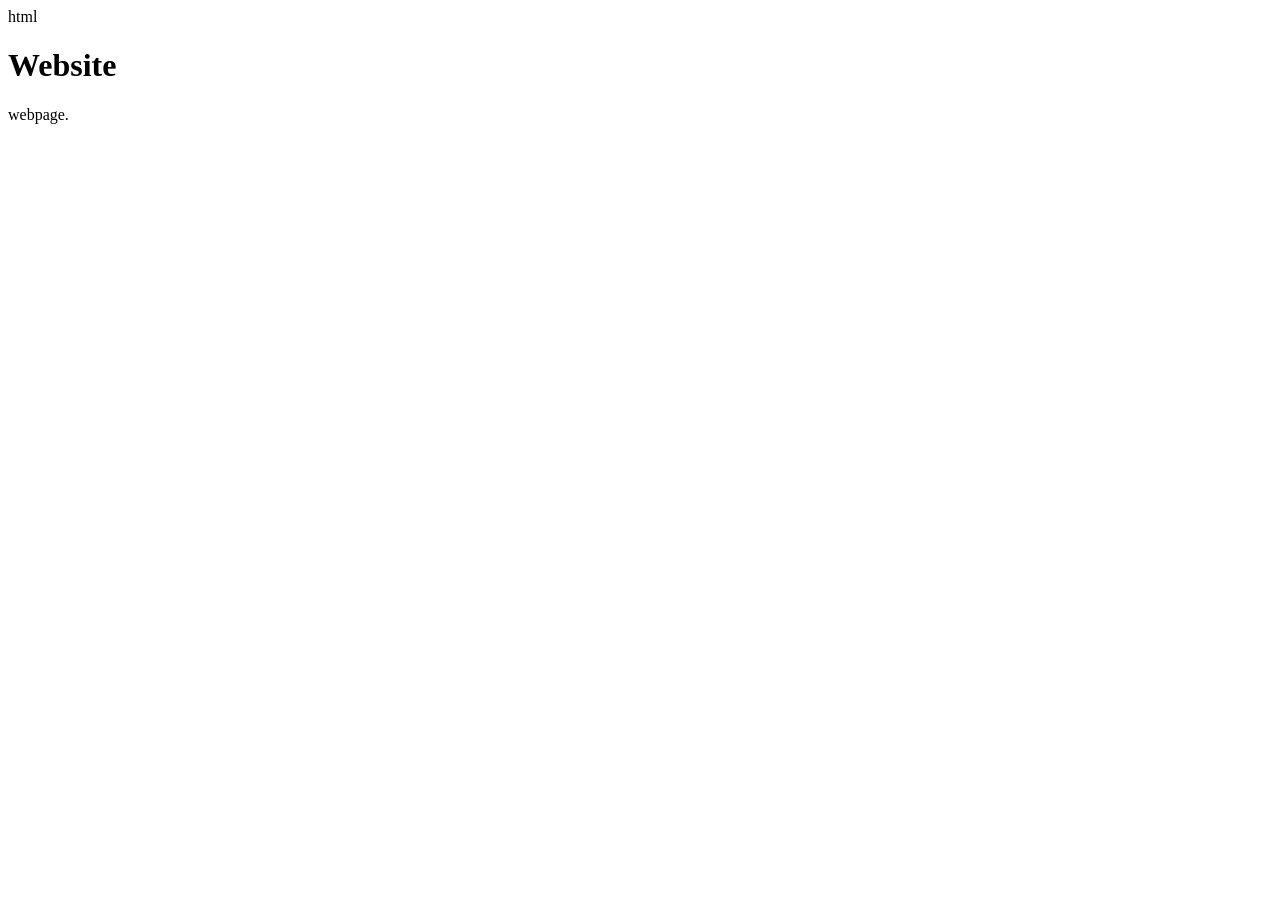
==== index.html @ 30a662a4 "Add files via upload" ====
html 
<!DOCTYPE html>
    <html lang="en">
    <head>
        <meta charset="UTF-8">
        <meta name="viewport" content="width=device-width, initial-scale=1.0">
        <title>Document</title>
    </head>
    <body>
        <div class="container">
            <h1>Website</h1>
            <p>webpage.</p>
            <imag src="my-image.jpg" aria-multiline=""
        </div>
    </body>
</html>
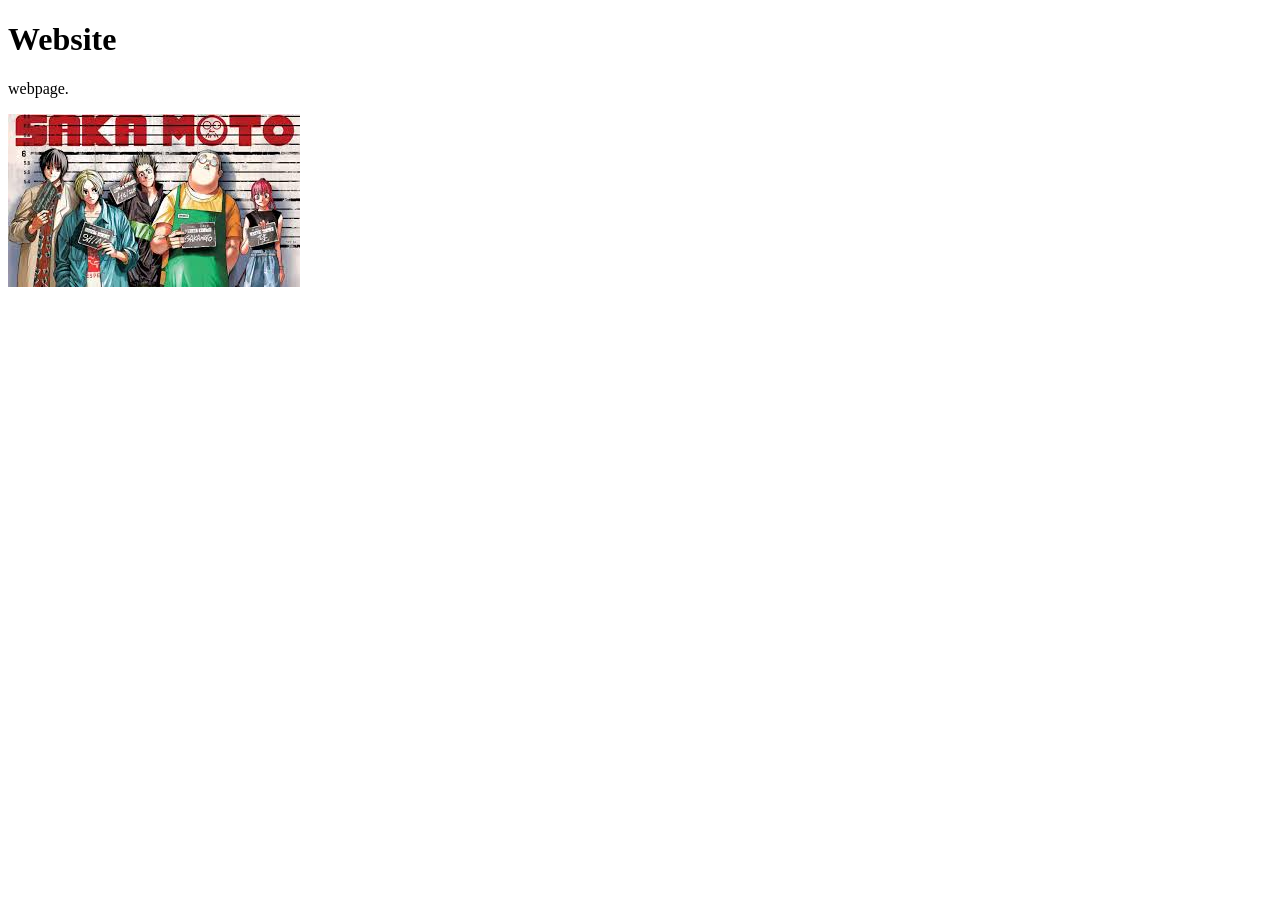
==== commit 6b795eb1: "Add files via upload" ====
--- a/index.html
+++ b/index.html
@@ -1,16 +1,14 @@
-html 
 <!DOCTYPE html>
-    <html lang="en">
-    <head>
-        <meta charset="UTF-8">
-        <meta name="viewport" content="width=device-width, initial-scale=1.0">
-        <title>Document</title>
-    </head>
-    <body>
-        <div class="container">
-            <h1>Website</h1>
-            <p>webpage.</p>
-            <imag src="my-image.jpg" aria-multiline=""
-        </div>
-    </body>
+<html lang="en">
+<head>
+    <meta charset="UTF-8">
+    <meta name="viewport" content="width=device-width, initial-scale=1.0">
+    <title>Document</title>
+</head>
+<body>
+    <div class="container">
+        <h1>Website</h1>
+        <p>webpage.</p>
+        <img src="images.jpg" alt="Description of image"> 
+    </div> </body>
 </html>
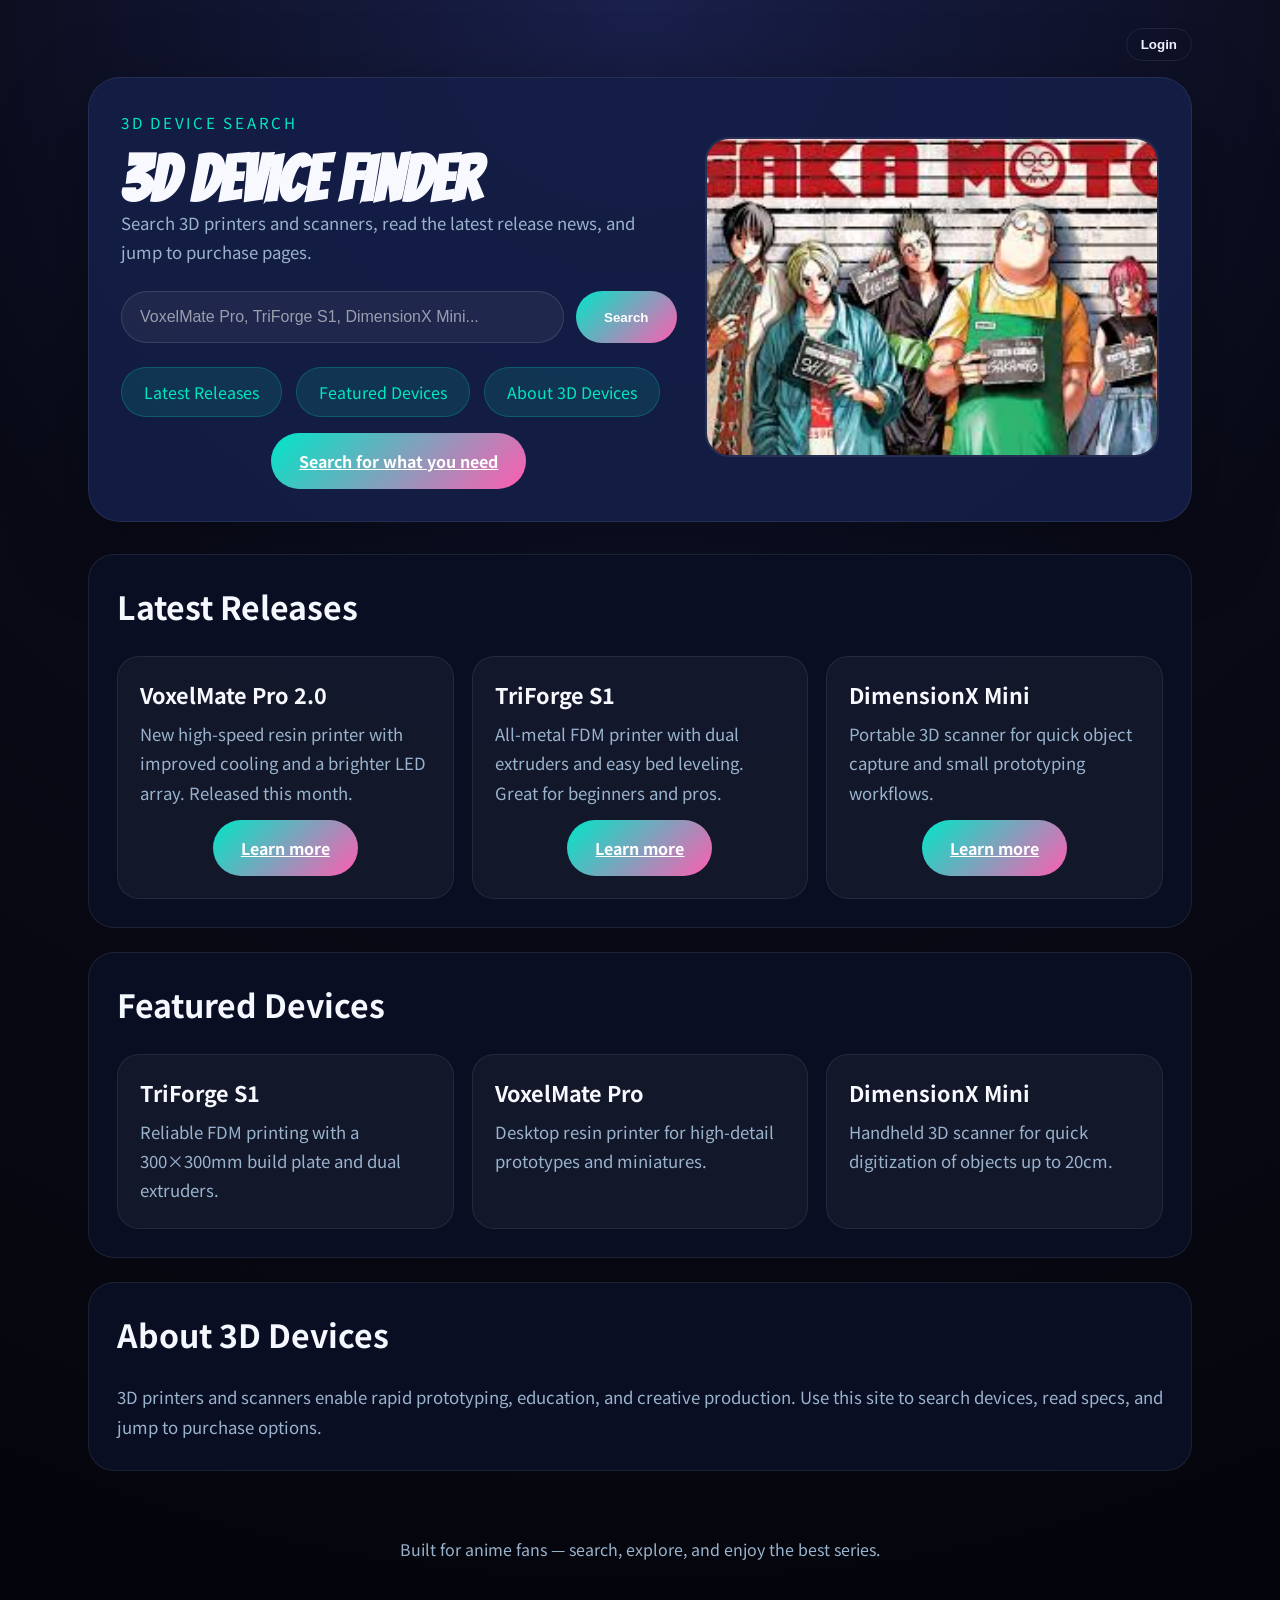
==== commit b5b43ffe: "Add files via upload" ====
--- a/index.html
+++ b/index.html
@@ -3,12 +3,127 @@
 <head>
     <meta charset="UTF-8">
     <meta name="viewport" content="width=device-width, initial-scale=1.0">
-    <title>Document</title>
+    <title>3D Device Finder</title>
+    <link href="https://fonts.googleapis.com/css2?family=Bangers&family=Noto+Sans+TC:wght@500;900&display=swap" rel="stylesheet">
+    <link rel="stylesheet" href="style.css">
 </head>
 <body>
-    <div class="container">
-        <h1>Website</h1>
-        <p>webpage.</p>
-        <img src="images.jpg" alt="Description of image"> 
-    </div> </body>
+    <div class="page">
+        <div class="topbar">
+            <button id="login-open" class="login-button">Login</button>
+        </div>
+        <header class="hero">
+            <div class="hero-text">
+                <span class="eyebrow">3D Device Search</span>
+                <h1>3D Device Finder</h1>
+                <p>Search 3D printers and scanners, read the latest release news, and jump to purchase pages.</p>
+
+                <form action="index555.html" method="get" class="search-form">
+                    <label for="device-search" class="sr-only">Search devices</label>
+                    <input id="device-search" name="q" type="search" placeholder="VoxelMate Pro, TriForge S1, DimensionX Mini..." required class="search-input">
+                    <button type="submit" class="search-button">Search</button>
+                </form>
+
+                <div class="hero-links">
+                    <a href="#news">Latest Releases</a>
+                    <a href="#devices">Featured Devices</a>
+                    <a href="#about">About 3D Devices</a>
+                </div>
+                <div class="action-row" style="margin-top:16px">
+                    <a class="search-button" href="search.html">Search for what you need</a>
+                </div>
+            </div>
+            <div class="hero-image">
+                <img src="images.jpg" alt="Anime logo">
+            </div>
+        </header>
+
+        <main class="content">
+            <section id="news" class="panel">
+                <h2>Latest Releases</h2>
+                <div class="card-grid">
+                    <article class="card">
+                        <h3>VoxelMate Pro 2.0</h3>
+                        <p>New high-speed resin printer with improved cooling and a brighter LED array. Released this month.</p>
+                        <div class="action-row" style="margin-top:12px"><a class="search-button" href="index555.html?q=VoxelMate%20Pro">Learn more</a></div>
+                    </article>
+                    <article class="card">
+                        <h3>TriForge S1</h3>
+                        <p>All-metal FDM printer with dual extruders and easy bed leveling. Great for beginners and pros.</p>
+                        <div class="action-row" style="margin-top:12px"><a class="search-button" href="index555.html?q=TriForge%20S1">Learn more</a></div>
+                    </article>
+                    <article class="card">
+                        <h3>DimensionX Mini</h3>
+                        <p>Portable 3D scanner for quick object capture and small prototyping workflows.</p>
+                        <div class="action-row" style="margin-top:12px"><a class="search-button" href="index555.html?q=DimensionX%20Mini">Learn more</a></div>
+                    </article>
+                </div>
+            </section>
+
+            <section id="devices" class="panel">
+                <h2>Featured Devices</h2>
+                <div class="card-grid">
+                    <article class="card">
+                        <h3>TriForge S1</h3>
+                        <p>Reliable FDM printing with a 300×300mm build plate and dual extruders.</p>
+                    </article>
+                    <article class="card">
+                        <h3>VoxelMate Pro</h3>
+                        <p>Desktop resin printer for high-detail prototypes and miniatures.</p>
+                    </article>
+                    <article class="card">
+                        <h3>DimensionX Mini</h3>
+                        <p>Handheld 3D scanner for quick digitization of objects up to 20cm.</p>
+                    </article>
+                </div>
+            </section>
+
+            <section id="about" class="panel">
+                <h2>About 3D Devices</h2>
+                <p>3D printers and scanners enable rapid prototyping, education, and creative production. Use this site to search devices, read specs, and jump to purchase options.</p>
+            </section>
+        </main>
+
+        <footer class="site-footer">
+            <p>Built for anime fans — search, explore, and enjoy the best series.</p>
+        </footer>
+    </div>
+</body>
+    <div id="login-modal" class="modal hidden" aria-hidden="true">
+        <div class="modal-content">
+            <button id="login-close" class="modal-close" aria-label="Close">×</button>
+            <h3>Sign in</h3>
+            <input id="login-email" class="form-input" placeholder="Email address">
+            <input id="login-pass" type="password" class="form-input" placeholder="Password">
+            <div style="margin-top:14px"><button id="login-submit" class="search-button">Sign in</button></div>
+        </div>
+    </div>
+
+    <script>
+        (function(){
+            const open = document.getElementById('login-open');
+            const modal = document.getElementById('login-modal');
+            const close = document.getElementById('login-close');
+            const submit = document.getElementById('login-submit');
+
+            function updateButton(){
+                const name = localStorage.getItem('userName');
+                if(name){ open.textContent = 'Account'; }
+                else { open.textContent = 'Login'; }
+            }
+
+            open.addEventListener('click', ()=>{ if(localStorage.getItem('userName')){ alert('Already signed in as '+localStorage.getItem('userName')); } else { modal.classList.remove('hidden'); }});
+            close.addEventListener('click', ()=>{ modal.classList.add('hidden'); });
+            submit.addEventListener('click', ()=>{
+                const email = document.getElementById('login-email').value || '';
+                const name = email.split('@')[0] || 'User';
+                localStorage.setItem('userName', name);
+                modal.classList.add('hidden');
+                updateButton();
+                alert('Signed in as ' + name);
+            });
+
+            updateButton();
+        })();
+    </script>
 </html>
--- a/style.css
+++ b/style.css
@@ -0,0 +1,310 @@
+:root {
+  --bg: #070914;
+  --panel: rgba(20, 30, 70, 0.92);
+  --border: rgba(255, 255, 255, 0.08);
+  --text: #eef2ff;
+  --muted: #9ab3cd;
+  --accent: #00e6c7;
+  --accent-strong: #ff5db1;
+}
+
+* {
+  box-sizing: border-box;
+}
+
+body {
+  margin: 0;
+  min-height: 100vh;
+  font-family: 'Noto Sans TC', sans-serif;
+  background: radial-gradient(circle at top, #19204b 0%, #090a16 45%, #04050b 100%);
+  color: var(--text);
+}
+
+.page {
+  max-width: 1160px;
+  margin: 0 auto;
+  padding: 28px;
+}
+
+.hero {
+  display: grid;
+  grid-template-columns: 1.1fr 0.9fr;
+  gap: 28px;
+  align-items: center;
+  padding: 32px;
+  background: var(--panel);
+  border: 1px solid var(--border);
+  border-radius: 32px;
+  box-shadow: 0 24px 80px rgba(0, 0, 0, 0.4);
+}
+
+.hero-small {
+  grid-template-columns: 1fr;
+}
+
+.eyebrow {
+  display: inline-block;
+  color: var(--accent);
+  font-size: 0.95rem;
+  letter-spacing: 0.18em;
+  text-transform: uppercase;
+  margin-bottom: 18px;
+}
+
+h1 {
+  margin: 0;
+  font-family: 'Bangers', cursive;
+  font-size: clamp(3rem, 5vw, 4.8rem);
+  color: #f8f9ff;
+  line-height: 0.9;
+}
+
+.hero-text p,
+.panel p,
+.character-card p,
+.result-card p,
+.message-panel p {
+  color: var(--muted);
+  font-size: 1.05rem;
+  line-height: 1.75;
+  margin: 0;
+}
+
+.search-form {
+  margin-top: 24px;
+  display: flex;
+  gap: 12px;
+  flex-wrap: wrap;
+}
+
+.search-input {
+  flex: 1 1 320px;
+  min-width: 0;
+  padding: 16px 18px;
+  border-radius: 999px;
+  border: 1px solid rgba(255, 255, 255, 0.12);
+  background: rgba(255, 255, 255, 0.05);
+  color: var(--text);
+  font-size: 1rem;
+}
+
+.search-input::placeholder {
+  color: rgba(255, 255, 255, 0.55);
+}
+
+.search-button,
+.action-row .search-button {
+  border: none;
+  border-radius: 999px;
+  padding: 16px 28px;
+  background: linear-gradient(135deg, var(--accent), var(--accent-strong));
+  color: white;
+  font-weight: 700;
+  cursor: pointer;
+  transition: transform 0.18s, filter 0.18s;
+}
+
+.search-button:hover,
+.action-row .search-button:hover {
+  transform: translateY(-2px);
+  filter: brightness(1.05);
+}
+
+.hero-links {
+  margin-top: 24px;
+  display: flex;
+  gap: 14px;
+  flex-wrap: wrap;
+}
+
+.hero-links a,
+.site-footer a {
+  display: inline-block;
+  padding: 12px 22px;
+  border-radius: 999px;
+  background: rgba(0, 230, 199, 0.12);
+  border: 1px solid rgba(0, 230, 199, 0.22);
+  color: var(--accent);
+  text-decoration: none;
+  transition: transform 0.18s, background 0.18s;
+}
+
+.hero-links a:hover {
+  transform: translateY(-2px);
+  background: rgba(0, 230, 199, 0.22);
+}
+
+.hero-image img {
+  width: 100%;
+  height: 100%;
+  min-height: 320px;
+  object-fit: cover;
+  border-radius: 24px;
+  border: 2px solid rgba(255, 255, 255, 0.08);
+}
+
+.content {
+  margin-top: 32px;
+  display: grid;
+  gap: 24px;
+}
+
+.panel {
+  padding: 28px;
+  background: rgba(10, 15, 36, 0.96);
+  border: 1px solid var(--border);
+  border-radius: 26px;
+}
+
+.panel h2 {
+  margin-top: 0;
+  font-size: 2rem;
+  color: #f6f8ff;
+}
+
+.card-grid {
+  display: grid;
+  grid-template-columns: repeat(3, minmax(0, 1fr));
+  gap: 18px;
+  margin-top: 22px;
+}
+
+.card,
+.character-card,
+.result-card,
+.message-panel {
+  background: rgba(255, 255, 255, 0.04);
+  border: 1px solid rgba(255, 255, 255, 0.08);
+  border-radius: 22px;
+  padding: 22px;
+  transition: transform 0.18s, border-color 0.18s;
+}
+
+.card:hover,
+.character-card:hover,
+.result-card:hover,
+.message-panel:hover {
+  transform: translateY(-5px);
+  border-color: rgba(0, 230, 199, 0.4);
+}
+
+.card h3,
+.character-card h3,
+.result-card h2,
+.message-panel h2 {
+  margin: 0 0 10px;
+  font-size: 1.35rem;
+  color: #f8f9ff;
+}
+
+.character-list {
+  display: grid;
+  grid-template-columns: repeat(3, minmax(0, 1fr));
+  gap: 18px;
+  margin-top: 22px;
+}
+
+.result-features {
+  margin: 18px 0 0;
+  padding-left: 18px;
+  color: var(--text);
+}
+
+.result-features li {
+  margin-bottom: 10px;
+}
+
+.hidden {
+  display: none;
+}
+
+.action-row {
+  display: flex;
+  justify-content: center;
+}
+
+.site-footer {
+  margin-top: 30px;
+  padding: 20px 22px;
+  text-align: center;
+  color: var(--muted);
+}
+
+.sr-only {
+  position: absolute;
+  width: 1px;
+  height: 1px;
+  padding: 0;
+  margin: -1px;
+  overflow: hidden;
+  clip: rect(0, 0, 0, 0);
+  white-space: nowrap;
+  border: 0;
+}
+
+@media (max-width: 900px) {
+  .hero {
+    grid-template-columns: 1fr;
+  }
+
+  .card-grid,
+  .character-list {
+    grid-template-columns: 1fr;
+  }
+}
+
+@media (max-width: 600px) {
+  .page {
+    padding: 18px;
+  }
+
+  .hero {
+    padding: 22px;
+  }
+
+  .panel {
+    padding: 22px;
+  }
+}
+
+/* Top-right login and modal styles */
+.topbar {
+  display: flex;
+  justify-content: flex-end;
+  align-items: center;
+  gap: 12px;
+  margin-bottom: 16px;
+}
+.login-button {
+  background: transparent;
+  border: 1px solid rgba(255,255,255,0.08);
+  color: var(--text);
+  padding: 8px 14px;
+  border-radius: 999px;
+  cursor: pointer;
+  font-weight: 700;
+}
+.login-button:hover{transform:translateY(-2px);filter:brightness(1.05)}
+
+.modal {position:fixed;inset:0;display:flex;align-items:center;justify-content:center;background:rgba(0,0,0,0.5);z-index:1000}
+.modal.hidden{display:none}
+.modal-content{background:var(--panel);padding:20px;border-radius:12px;width:380px;max-width:94%;border:1px solid var(--border)}
+.form-input{width:100%;padding:10px 12px;margin-top:10px;border-radius:8px;border:1px solid rgba(255,255,255,0.08);background:rgba(255,255,255,0.03);color:var(--text)}
+.modal-close{position:absolute;right:18px;top:12px;background:transparent;border:0;color:var(--muted);font-size:1.25rem;cursor:pointer}
+
+@media (max-width:600px){
+  .topbar{justify-content:flex-end}
+  .modal-content{width:92%}
+}
+
+/* Search filter page styles */
+.filter-group{display:flex;gap:10px;flex-wrap:wrap;margin-top:12px}
+.filter-button{padding:10px 14px;border-radius:12px;border:1px solid rgba(255,255,255,0.06);background:rgba(255,255,255,0.03);color:var(--text);cursor:pointer;font-weight:700}
+.filter-button:hover{transform:translateY(-2px)}
+.filter-button.active{background:linear-gradient(135deg,var(--accent),var(--accent-strong));border-color:transparent;color:#fff}
+.search-controls{margin-top:18px;display:flex;gap:10px;flex-wrap:wrap}
+.query-preview{margin-top:12px;color:var(--muted)}
+
+.brand-item{display:flex;align-items:center;gap:8px}
+.brand-link{padding:8px 10px;border-radius:10px;background:transparent;border:1px solid rgba(255,255,255,0.06);color:var(--muted);text-decoration:none;font-size:0.9rem}
+.brand-link:hover{background:rgba(255,255,255,0.03);color:var(--text)}
